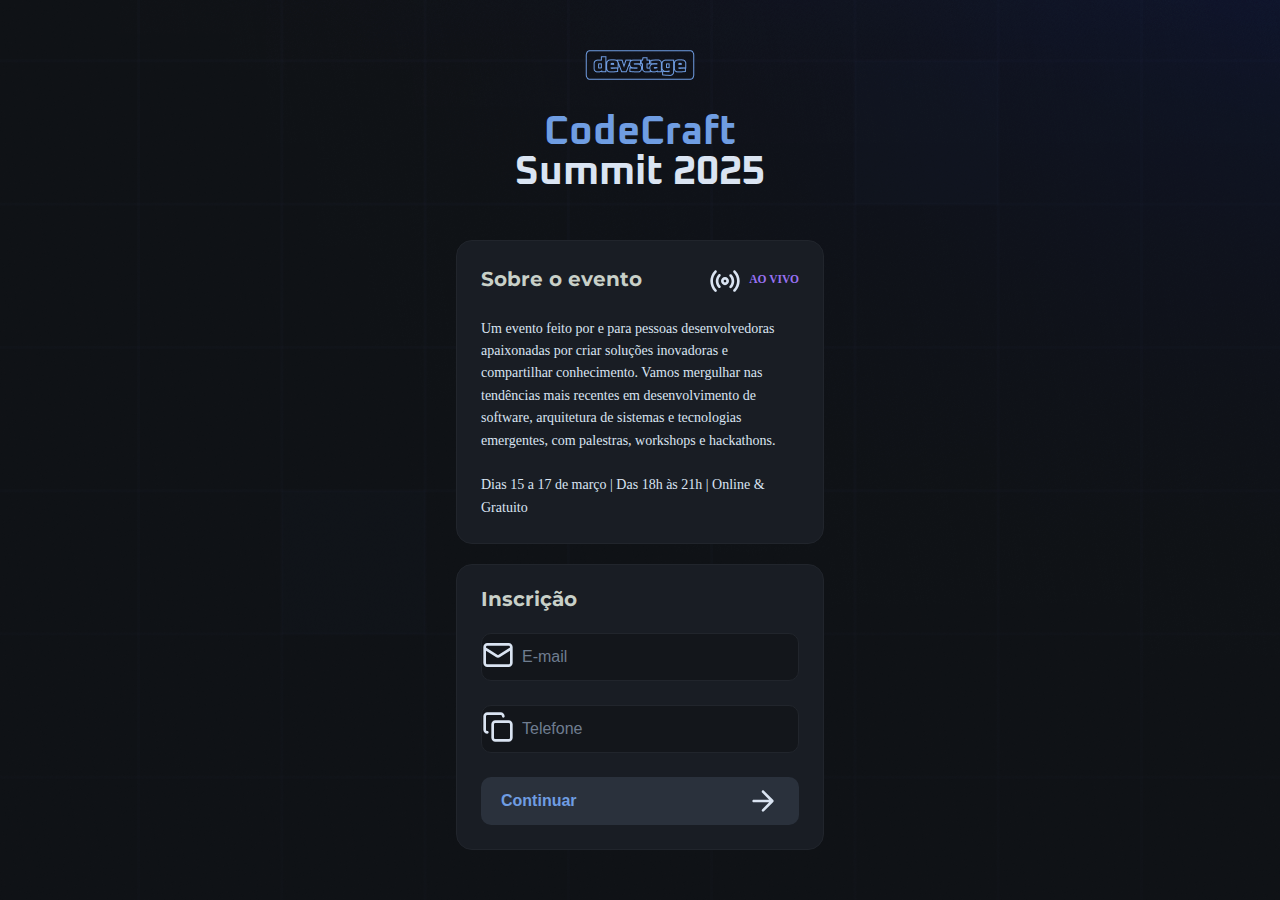
==== src/index.html @ 54e5bed5 "criação da parte visual da pagina" ====
<!DOCTYPE html>
<html lang="en">
<head>
    <link rel="preconnect" href="https://fonts.googleapis.com">
    <link rel="preconnect" href="https://fonts.gstatic.com" crossorigin>
    <link rel="preconnect" href="https://fonts.googleapis.com">
    <link rel="preconnect" href="https://fonts.gstatic.com" crossorigin>

    <meta charset="UTF-8">
    <meta name="viewport" content="width=device-width, initial-scale=1.0">
    <title>DevStage</title>
    <link rel="stylesheet" href="style.css">

    <link href="https://fonts.googleapis.com/css2?family=Alice&family=Oxanium:wght@200..800&family=Poppins:wght@400;700&family=Roboto:ital,wght@0,100..900;1,100..900&display=swap" rel="stylesheet">
    <link href="https://fonts.googleapis.com/css2?family=Alice&family=Montserrat:ital,wght@0,100..900;1,100..900&family=Oxanium:wght@200..800&family=Poppins:wght@400;700&family=Roboto:ital,wght@0,100..900;1,100..900&display=swap" rel="stylesheet">
</head>
<body>
    <div id="container">
        <header>
            <img src="./img/Logo.png" alt="logo">

            <h1>
                CodeCraft
                <div>Summit 2025</div>
            </h1>
        </header>

        <main>
            <section class="about">
                <div class="section-header">
                    <h2>Sobre o evento</h2>
                    <span class="badge">AO VIVO</span>
                </div>
                    <P>Um evento feito por e para pessoas desenvolvedoras apaixonadas por criar soluções inovadoras e compartilhar conhecimento. Vamos mergulhar nas tendências mais recentes em desenvolvimento de software, arquitetura de sistemas e tecnologias emergentes, com palestras, workshops e hackathons. 
                        <br/><br/>
                        Dias 15 a 17 de março | Das 18h às 21h | Online & Gratuito 
                    </P>
                </section>

                <section class="registration">
                    <h2>Inscrição</h2>
                    <form id="form">

                        <div class="input-wrapper">
                            <div class="input-group">
                                <label for="email">
                                    <img src="img/mail.svg" alt="email">
                                </label>
                                <input type="text" name="E-mail" id="E-mail" placeholder="E-mail">
                            </div>
                        </div>
                        
                        <div class="input-group">
                            <label for="phone">
                                <img src="img/copy.svg" alt="phone">
                            </label>
                            <input type="text" name="telefone" id="Telefone" placeholder="Telefone">
                        </div>

                        <button 
                            type="submit">Continuar <img src="./img/arrow-right.svg" alt="continuar">
                        </button>
                    </form>
                </section>
            </div>
        </main>

        <!-- <main>

            <header>
                <img src="./img/Logo.png" alt="logo">

                <h1>
                    CodeCraft
                    <div>Summit 2025</div>
                </h1>
            </header>

            <h3>Inscrição confirmada</h3>

            <p>
                Convide mais pessoas e concorra a prêmios! </br>
                Compartilhe o link e acompanhe as inscrições:
            </p>

            <div class="input-group">
                <label for="link">
                    <img src="img/link.svg" alt="link icon">
                </label>
                <input type="text" id="link" value="" disabled>
            </div>
        </main>

        <section class="stats">
            <h4>30</h4>
            <p>Inscrições feitas</p>
        </section> -->
    </div>
    
    <script src="script.js"></script>
</body>
</html>
---- src/style.css ----
* {
    margin: 0;
    padding: 0;
    box-sizing: border-box;
}

:root{
    --blue: #6F9DE2;
    --purple: #9871F3;
    --gradient: 90deg, #4B7FCD 0%, #8A61EA 100%;

    --danger: #F05D6C;

    --grayscale-gray-100: #DAE4F2; 

    --font-family-heading: "Oxanium";
    --font-family-body: "Montserrat";
}


body{
    background: url(./img/Background.png) center;
    min-height: 100vh;
    
    display: grid; /*Maneira que é vista os nossos itens*/
    place-items: center;
    padding: 2rem 1rem;
}

header{
    font-family: var(--font-family-heading);
    
    display: grid;
    justify-items: center; /*função do display*/
    gap: 2rem;
    margin-bottom: 3rem;
}

h1{
    text-align: center;
    font-family: var(--font-family-heading);
    font-size: 2.5rem;
    line-height: 100%;
    color: var(--blue);
}

h1 div{
    color: var(--grayscale-gray-100)
}

main {
    display: grid;
    gap: 1.25rem;
    max-width: 368px;
}

section{
    background: #191D24;
    padding: 1.5rem;
    border: 1px solid #21252c;
    border-radius: 1rem;
}

.section-header{
    display: flex; /*Coloca um item ao lado do outro*/
    align-items: center;
    justify-content: space-between;
    margin-bottom: 1.5rem;
}

h2{
    font-family: var(--font-family-body);
    font-size: 1.25rem;
    line-height: 100%;
    color: #c8d0c8;
}

.badge{
    font-size: 0.72rem;
    line-height: 160%;
    font-weight: 600;
    color: #9871F3;

    display: flex;
    align-items: center;
    gap: 0.5rem 
}

.badge::before{ /*Cria um elemento html*/
    content: '';
    display: block;
    width: 2.0rem;
    height: 1.8rem;
    background: url(img/radio.svg);
}

p{
    font-size: 0.875rem;
    line-height: 160%;

    color: #DAE4F2;
}

.registration h2{
    margin-bottom: 1.5rem;
}

form{
    display: grid;
    gap: 1.5rem;
}

.input-wrapper{
    display: grid;
    gap: 0.75rem
}

.input-group{
    display: flex;
    align-items: center;
    gap: 0.5rem;
    height: 3rem;
    border: 1px solid #21252c;
    background-color: #13161B;
    padding: 0 1 rem;
    border-radius: 10px;
}

.input-group:focus-within{
    outline: 2px solid white;
}

input{
    background: none;
    border: none;
    width: 100%;
    font-size: 1rem;
    color: #e1e1e6;
    outline: none;
}

input::placeholder{
    line-height: 160%;
    color: #6F7D90;
}

button{
    border: 0;
    background: #2A313C;
    color: #6F9DE2;
    height: 3rem;
    display: flex;
    justify-content: space-between;
    align-items: center;
    padding: 0 1.25rem;
    border-radius: 10px;

    font-weight: 600;
    font-size: 1rem;
    line-height: 160%;

    cursor: pointer;

    transition: filter .2s;
}

button:hover{
    filter: brightness(1.1);
}
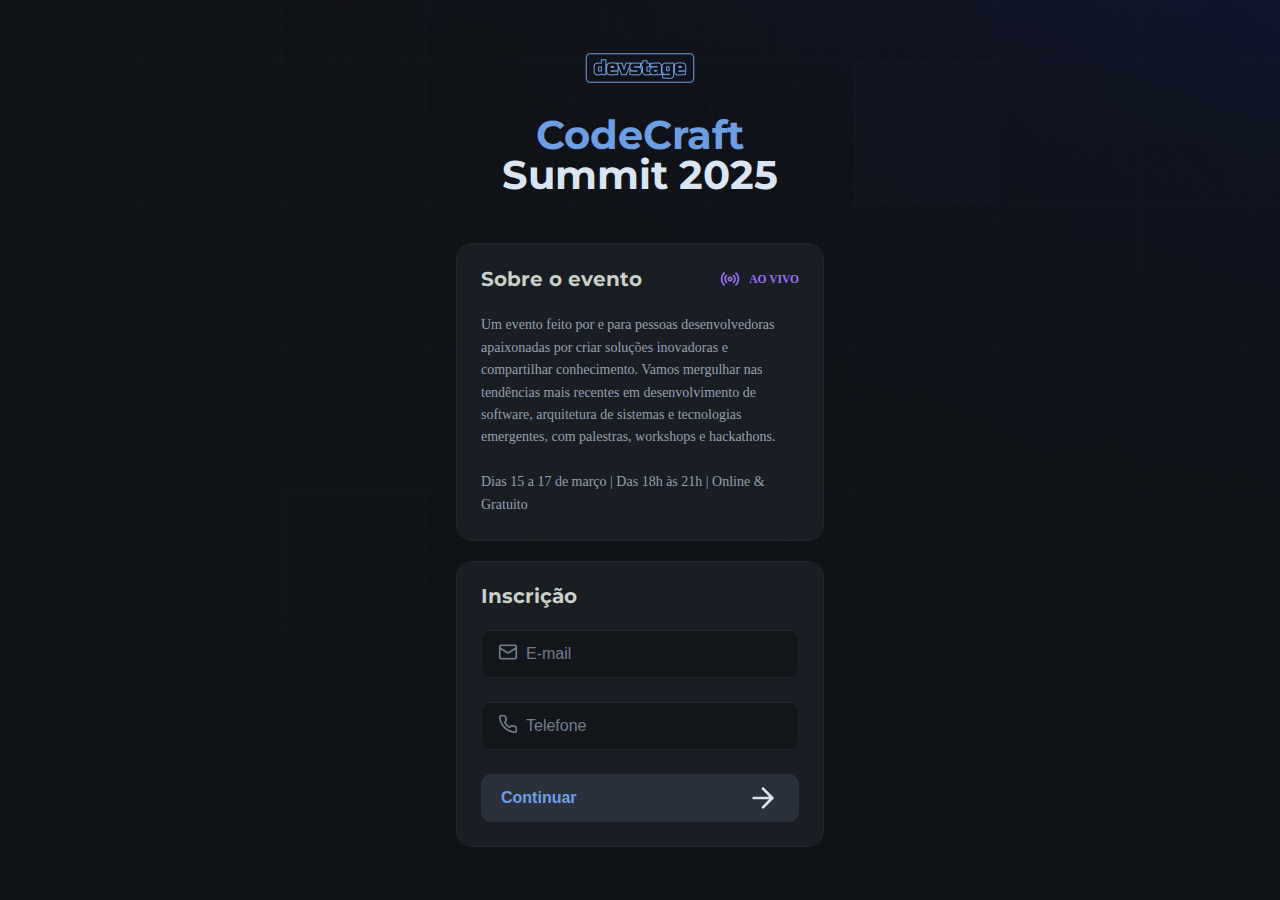
==== commit 5fb7d163: "Criação da parte logica do sistema" ====
--- a/src/index.html
+++ b/src/index.html
@@ -44,7 +44,7 @@
                         <div class="input-wrapper">
                             <div class="input-group">
                                 <label for="email">
-                                    <img src="img/mail.svg" alt="email">
+                                    <img src="img/mail.png" alt="email">
                                 </label>
                                 <input type="text" name="E-mail" id="E-mail" placeholder="E-mail">
                             </div>
@@ -52,7 +52,7 @@
                         
                         <div class="input-group">
                             <label for="phone">
-                                <img src="img/copy.svg" alt="phone">
+                                <img src="img/phone.png" alt="phone">
                             </label>
                             <input type="text" name="telefone" id="Telefone" placeholder="Telefone">
                         </div>
@@ -62,39 +62,7 @@
                         </button>
                     </form>
                 </section>
-            </div>
-        </main>
-
-        <!-- <main>
-
-            <header>
-                <img src="./img/Logo.png" alt="logo">
-
-                <h1>
-                    CodeCraft
-                    <div>Summit 2025</div>
-                </h1>
-            </header>
-
-            <h3>Inscrição confirmada</h3>
-
-            <p>
-                Convide mais pessoas e concorra a prêmios! </br>
-                Compartilhe o link e acompanhe as inscrições:
-            </p>
-
-            <div class="input-group">
-                <label for="link">
-                    <img src="img/link.svg" alt="link icon">
-                </label>
-                <input type="text" id="link" value="" disabled>
-            </div>
-        </main>
-
-        <section class="stats">
-            <h4>30</h4>
-            <p>Inscrições feitas</p>
-        </section> -->
+        </div>
     </div>
     
     <script src="script.js"></script>
--- a/src/style.css
+++ b/src/style.css
@@ -19,9 +19,10 @@
 
 
 body{
-    background: url(./img/Background.png) center;
+    background: url(./img/Background.png) no-repeat  center;
     min-height: 100vh;
-    
+    color: white;
+
     display: grid; /*Maneira que é vista os nossos itens*/
     place-items: center;
     padding: 2rem 1rem;
@@ -38,7 +39,7 @@
 
 h1{
     text-align: center;
-    font-family: var(--font-family-heading);
+    font-family: var(--font-family-body);
     font-size: 2.5rem;
     line-height: 100%;
     color: var(--blue);
@@ -89,16 +90,16 @@
 .badge::before{ /*Cria um elemento html*/
     content: '';
     display: block;
-    width: 2.0rem;
-    height: 1.8rem;
-    background: url(img/radio.svg);
+    width: 1.4rem;
+    height: 1.4rem;
+    background: url(img/radio.png) no-repeat center;
 }
 
 p{
     font-size: 0.875rem;
     line-height: 160%;
 
-    color: #DAE4F2;
+    color: #95A1B1;
 }
 
 .registration h2{
@@ -115,19 +116,19 @@
     gap: 0.75rem
 }
 
-.input-group{
+.input-group{ /*Campo de input*/
     display: flex;
     align-items: center;
-    gap: 0.5rem;
+    gap: 0.5rem; /*Espaço entre eles*/
     height: 3rem;
     border: 1px solid #21252c;
     background-color: #13161B;
-    padding: 0 1 rem;
+    padding: 0 1rem;
     border-radius: 10px;
 }
 
 .input-group:focus-within{
-    outline: 2px solid white;
+    
 }
 
 input{
@@ -159,7 +160,7 @@
     font-size: 1rem;
     line-height: 160%;
 
-    cursor: pointer;
+    cursor: pointer; /*Mão do mouse*/
 
     transition: filter .2s;
 }
@@ -167,3 +168,40 @@
 button:hover{
     filter: brightness(1.1);
 }
+
+.page-invite main{
+    text-align: center;
+}
+ h3{
+    font-family: var(--font-family-heading);
+    font-size: 1.25rem;
+    color: #9871F3;
+}
+
+.stats{
+    margin-top: 1.25rem;
+    padding: 1.25rem;
+    text-align: center;
+    position: relative;
+}
+
+.stats::before{
+    content: '';
+    display: center;
+    width: 100%;
+    height: 100%;
+    background: url(img/badge-check.png) no-repeat;
+    position: absolute;
+    top: .5rem;
+    left: .5rem;
+}
+
+h4{
+    margin-top: .5rem;
+    font-family: var(--font-family-heading);
+    font-weight: 600;
+    font-size: 1.5rem;
+    line-height: 100%;
+    color: #c8d0c8;
+}
+
